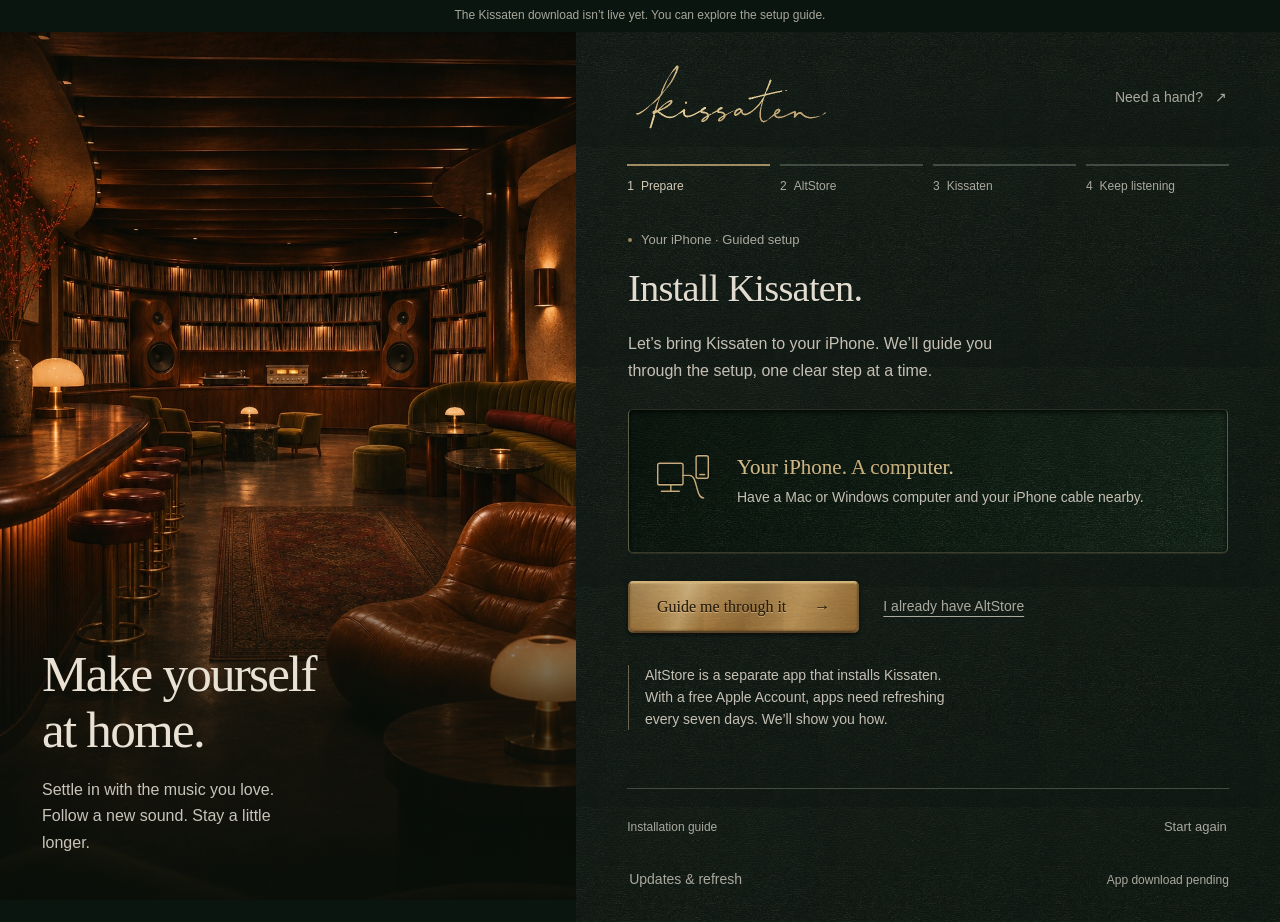
==== index.html @ 3c739e1c "Publish Kissaten branded installation wizard with app downloads disabled" ====
<!doctype html>
<html lang="en">
<head>
  <meta charset="utf-8">
  <meta name="viewport" content="width=device-width, initial-scale=1">
  <meta name="color-scheme" content="dark"><meta name="referrer" content="no-referrer"><meta http-equiv="Content-Security-Policy" content="default-src 'self'; connect-src 'none'; img-src 'self' data:; script-src 'self'; style-src 'self'; base-uri 'none'; form-action 'none'; object-src 'none'">
  <title>Kissaten — Make yourself at home</title>
  <link rel="stylesheet" href="assets/hardware.css">
  <link rel="stylesheet" href="install.css?v=20261103-beginner">
</head>
<body>
  <div class="preview" id="availability" role="status">The Kissaten download isn’t live yet. You can explore the setup guide.</div>
  <main class="installation">
    <aside class="room" aria-label="Kissaten listening room">
      <img class="room-photo" src="assets/listening-room.jpg" alt="Kissaten’s warmly lit listening room after dark, with curved record shelves, walnut speakers, a bar and an empty leather chair." width="941" height="1672" fetchpriority="high">
      <div class="room-copy"><h2>Make yourself<br>at home.</h2><p>Settle in with the music you love. Follow a new sound. Stay a little longer.</p></div>
    </aside>
    <section class="guide" id="guide">
      <header class="guide-header">
        <a class="signature" href="#welcome" aria-label="Kissaten — return to the beginning"><img src="assets/signature-mask.png" alt="Kissaten"></a>
        <button id="help" class="quiet" aria-expanded="false" aria-controls="help-panel">Need a hand? <span aria-hidden="true">↗</span></button>
      </header>
      <nav class="journey" aria-label="Installation stages"><ol id="stages"></ol></nav>
      <div id="content" class="content"></div><noscript>This interactive guide needs JavaScript. You can also use the <a href="https://faq.altstore.io/altstore-classic/how-to-install-altstore-macos">official AltStore Mac instructions</a> or <a href="https://faq.altstore.io/altstore-classic/how-to-install-altstore-windows">Windows instructions</a>.</noscript>
      <section id="help-panel" class="help-panel" hidden aria-labelledby="help-title"><div class="help-heading"><h2 id="help-title">A little help</h2><button id="close-help" class="quiet" aria-label="Close help">Close</button></div><p id="help-copy"></p><a id="help-link" target="_blank" rel="noopener noreferrer">Open the official guide ↗</a><button id="copy-help" class="quiet">Copy a short help message</button><p id="message" role="status" aria-live="polite"></p><p class="small">Your place stays here. Keep passwords, verification codes and recordings out of support messages.</p></section>
      <footer class="guide-footer"><button id="back" class="quiet">← Back</button><span id="position"></span><button id="restart" class="quiet">Start again</button></footer><div class="guide-utilities"><button id="refresh-guide" class="quiet">Updates &amp; refresh</button><span id="release-note"></span></div>
    </section>
  </main>
  <script src="assets/hardware.js"></script>
  <script src="install-config.js"></script><script src="install.js?v=20261103-beginner"></script>
</body>
</html>
---- assets/hardware.css ----
/* Kissaten hardware v1 — approved 29 October 2026. Material authority stays in
   brass-hardware.css / approved-materials.css; never animate the fixed furniture. */
:root,:host{--hardware-travel:1px;--hardware-press:75ms;--hardware-release:150ms;--hardware-focus:#f1d59b}
.hardware-control{transition:box-shadow var(--hardware-release) ease-out,background-color var(--hardware-release) ease-out;-webkit-tap-highlight-color:transparent}
.hardware-control:focus-visible{outline:2px solid var(--hardware-focus);outline-offset:3px}
.hardware-control.hardware-brass{isolation:isolate}
.hardware-control.hardware-brass.hardware-down:active{transform:none!important;filter:none}
.hardware-control>.hardware-surface{position:absolute!important;inset:0;z-index:-1;pointer-events:none;border:inherit;border-radius:inherit;background:inherit;box-shadow:inset 0 1px 1px #ffe2a142,inset 0 -1px 2px #46270d66;transition:transform var(--hardware-release) ease-out,box-shadow var(--hardware-release) ease-out,filter var(--hardware-release) ease-out}
.hardware-control.hardware-brass:before,.hardware-control.hardware-brass:after{z-index:2}
.hardware-control>.hardware-surface{background-blend-mode:inherit}
.hardware-control.hardware-brass.hardware-down{transform:none;box-shadow:0 1px 2px #0009,inset 0 2px 3px #271909a8}
.hardware-control.hardware-brass.hardware-down>.hardware-surface{transform:translateY(var(--hardware-travel));filter:brightness(.88);box-shadow:inset 0 2px 3px #35210dbb,inset 0 -1px #e6c78c44;transition-duration:var(--hardware-press)}
.hardware-control.hardware-down:not(.hardware-brass):not(.record):not(.sleeve):not(.room-choice):not(.listening-shade){box-shadow:inset 0 2px 4px #0009,inset 0 -1px #c5a36b26;background-color:#02080524;transition-duration:var(--hardware-press)}
.hardware-control.hardware-down:is(.record,.sleeve){filter:brightness(.91)}
.hardware-control.hardware-down.room-choice>.brass-plate{box-shadow:inset 0 2px 3px #35210dbb,inset 0 -1px #e6c78c44;filter:brightness(.88)}
.hardware-control:is(:disabled,[aria-disabled="true"]){opacity:1!important;cursor:default;filter:saturate(.72) brightness(.78);text-shadow:0 -1px .5px #0007,0 1px #e9cd9230}
.hardware-control.hardware-brass:is(:disabled,[aria-disabled="true"]){color:#281e10;-webkit-text-fill-color:#281e10;text-shadow:0 -.4px .3px #3d230b8c,0 .7px .3px #ffe0a58c;box-shadow:inset 0 1px 2px #24180a9c,inset 0 -1px #e6c78c38}
.hardware-control.hardware-brass:is(:disabled,[aria-disabled="true"]):active{transform:none!important;box-shadow:inset 0 1px 2px #24180a9c,inset 0 -1px #e6c78c38}
.hardware-control[aria-busy="true"]{cursor:progress}
.hardware-control.hardware-brass[aria-busy="true"]{filter:brightness(.92)}
.hardware-close.hardware-control{display:inline-grid;place-items:center;flex-shrink:0;width:44px;min-width:44px;height:44px;min-height:44px;padding:11px;border:0;background:transparent;color:#d6bb85;text-shadow:none;line-height:1;margin-right:0}
.hardware-close-mark{display:block;width:22px;height:22px;fill:none;stroke:currentColor;stroke-width:1.65;stroke-linecap:round;pointer-events:none;filter:drop-shadow(0 -1px .5px #000) drop-shadow(0 1px .4px #ffe0a82b)}
:is(.listening-sheet,.playlist-picker,.sound-drawer,.account-entry) :is(header,.picker-head)>.hardware-close{margin-left:auto;margin-right:0}
.options-heading>.hardware-close,.drawer-head>.hardware-close{margin-left:auto}
@media(prefers-reduced-motion:reduce){.hardware-control,.hardware-control>.hardware-surface{transition:none!important}.hardware-control.hardware-down>.hardware-surface{transform:none!important}}
@media(prefers-contrast:more){.hardware-control:is(:disabled,[aria-disabled="true"]){filter:saturate(.7) brightness(.9)}.hardware-close{color:#f2d79e}}
@media(forced-colors:active){.hardware-control,.hardware-control>.hardware-surface{background:ButtonFace!important;color:ButtonText!important;-webkit-text-fill-color:ButtonText!important;border-color:ButtonText!important;filter:none!important;text-shadow:none!important;box-shadow:none!important}.hardware-control:is(:disabled,[aria-disabled="true"]){color:GrayText!important;-webkit-text-fill-color:GrayText!important;border-style:dashed}.hardware-control:focus-visible{outline-color:Highlight}.hardware-close-mark{stroke:ButtonText;filter:none}}

/* Header-owned dismissals use the same trailing alignment in every room. */
.dialog-heading>.hardware-close{margin-left:auto}
.account-sheet>.account-dismiss.hardware-close{position:absolute;top:10px;right:10px;margin:0}
.record-options>.options-heading{display:flex;align-items:center;justify-content:space-between;min-height:44px}
---- install.css ----
:root{--field:#0b150f;--green:#10251b;--ink:#d6bc88;--muted:#c4b79e;--brass:#a58c60;--brass-ink:#281e10;--line:#59604c;--paper:#e9e0cd;--paper-ink:#282a22;--focus:#f1d59b;--utility:-apple-system,BlinkMacSystemFont,'Helvetica Neue',sans-serif;--room:Georgia,'Times New Roman',serif;--gap:24px}
*{box-sizing:border-box}body{margin:0;background:var(--field);color:var(--ink);font:16px/1.55 var(--utility)}button,a{-webkit-tap-highlight-color:transparent}button{font:inherit;cursor:pointer}button,a,input{touch-action:manipulation}button:focus-visible,a:focus-visible,input:focus-visible{outline:2px solid var(--focus);outline-offset:5px}a{color:inherit;text-underline-offset:5px}button:disabled{cursor:default}button[hidden],[hidden]{display:none!important}.preview{min-height:32px;padding:6px 28px;display:flex;gap:16px;justify-content:center;font-size:12px;background:var(--field);color:var(--muted)}.installation{display:grid;grid-template-columns:minmax(320px,38%) minmax(0,1fr);min-height:calc(100svh - 32px)}.room{position:relative;overflow:hidden;min-height:760px;background:var(--field)}.room-photo{position:absolute;width:100%;height:100%;object-fit:cover;object-position:center 32%}.room-copy{position:absolute;inset:auto 0 0;padding:100px 48px 45px;background:linear-gradient(transparent,var(--field) 48%)}.room-copy h2{font:400 clamp(36px,4vw,62px)/1.08 var(--room);margin:20px 0;color:var(--paper);letter-spacing:-.025em}.room-copy p:last-child{color:var(--muted);margin-bottom:0}.eyebrow{font-size:12px;letter-spacing:.13em;text-transform:uppercase}.guide{padding:38px clamp(28px,5vw,88px) 20px;background-color:var(--green);background-image:linear-gradient(#10251be8,#10251be8),url('assets/upholstery.webp');background-size:auto,300px;display:flex;flex-direction:column;position:relative;min-width:0}.guide-header{display:flex;justify-content:space-between;gap:24px;align-items:center;min-height:64px}.signature{display:block;position:relative;overflow:hidden;width:180px;height:65px;background:var(--paper);flex:none;box-shadow:0 2px 5px #0005}.signature img{position:absolute;max-width:none;width:326px;left:-1px;top:-34px}.quiet{padding:8px 2px;min-height:44px;border:0;color:var(--ink);background:transparent;font-size:14px}.quiet:hover{text-decoration:underline;text-underline-offset:5px}.quiet span{padding-left:8px}.journey{margin:42px 0 0}.journey ol{margin:0;padding:0;list-style:none;display:grid;grid-template-columns:repeat(4,1fr);gap:10px}.journey li{color:var(--muted);font-size:12px;padding-top:11px;border-top:2px solid var(--line)}.journey li[aria-current="step"]{border-color:var(--ink);color:var(--ink)}.journey li.done{border-color:var(--brass)}.journey li span{display:inline-block;margin-right:7px;font-variant-numeric:tabular-nums}.content{width:100%;max-width:600px;margin:36px auto 38px;flex:1;outline:none}.step-context{display:flex;align-items:center;gap:9px;font-size:13px;color:var(--muted);margin:0 0 16px}.step-context:before{content:'';width:6px;height:6px;border-radius:50%;background:var(--ink)}h1{font:400 clamp(30px,3vw,42px)/1.15 var(--room);letter-spacing:-.02em;margin:0 0 20px;text-wrap:balance;text-shadow:0 -1px .5px #000,0 1px .5px #ead6ae25}p{margin:0 0 20px}.intro{max-width:43ch;color:var(--muted);font-size:16px;line-height:1.7}.actions{margin-top:28px;display:flex;align-items:center;flex-wrap:wrap;gap:12px 24px}.brass{position:relative;border:1px solid #705a35;border-top-color:#d0b379;border-bottom-color:#594326;border-radius:5px;min-height:52px;padding:13px 28px;background-color:var(--brass);background-image:linear-gradient(112deg,#20180e20,#d6bd8538 38%,#20180e22);background-size:auto;color:var(--brass-ink);font:500 16px/1.4 var(--room);text-shadow:0 -.4px .3px #3d230b80,0 .7px .3px #ffe0a580;box-shadow:0 3px 5px #0006,inset 0 1px #e6d09c66}.brass:hover{filter:brightness(1.07)}.brass:active{transform:translateY(1px)}.brass b{font-weight:400;margin-left:24px}.secondary{background:transparent;border:0;min-height:48px;color:var(--ink);padding:10px 0;font-size:14px;text-align:left;text-decoration:underline;text-underline-offset:5px}.small{font-size:13px;color:var(--muted)}.welcome-note{margin-top:32px;padding:0 0 0 16px;border-left:1px solid var(--brass);max-width:43ch;color:var(--muted);font-size:14px}.choices{display:grid;grid-template-columns:1fr 1fr;gap:14px;margin-top:30px}.choice{min-height:96px;text-align:left;border:1px solid var(--line);background:var(--field);color:var(--ink);padding:18px 20px;border-radius:5px}.choice[aria-pressed="true"]{border:2px solid var(--ink);padding:17px 19px}.choice strong{display:block;font:400 22px var(--room);margin-bottom:6px}.choice small{font-size:13px;color:var(--muted)}.choice[aria-pressed="true"] strong:after{content:' ✓';font:16px var(--utility)}.illustration{margin:25px 0 20px;background-color:var(--paper);background-image:none;background-size:1920px 819px;background-position:0 0;padding:24px;border-radius:3px;color:var(--paper-ink);display:grid;grid-template-columns:64px 1fr;gap:20px;align-items:center;min-height:144px;box-shadow:0 2px 3px #0004}.illustration svg{width:60px;height:60px;fill:none;stroke:currentColor;stroke-width:1.5;stroke-linecap:round;stroke-linejoin:round}.illustration p{font:400 21px/1.35 var(--room);margin:0 0 5px}.illustration small{display:block;font:13px/1.6 var(--utility);color:#565647}.instructions{padding:0;margin:24px 0;list-style:none;display:grid;gap:14px}.instructions li{display:grid;grid-template-columns:25px 1fr;align-items:start;color:var(--muted);font-size:15px}.instructions li span{font:italic 20px var(--room);color:var(--ink)}.instructions strong{color:var(--ink);font-weight:500}.external{display:inline-flex;align-items:center;gap:12px;min-height:44px;font-size:14px}.confirmation{font-size:13px;color:var(--muted);margin-top:14px;max-width:48ch}.guide-footer{display:flex;justify-content:space-between;gap:16px;align-items:center;border-top:1px solid var(--line);padding-top:14px;min-height:62px;font-size:12px;color:var(--muted)}.guide-footer .quiet{font-size:13px}.help-panel{background:var(--field);padding:24px;max-width:600px;margin:0 auto 24px;width:100%;border:1px solid var(--line);border-radius:5px}.help-heading{display:flex;justify-content:space-between;align-items:center;gap:15px;margin-bottom:12px}.help-heading h2{font:400 24px var(--room);margin:0}.help-panel p{font-size:14px;color:var(--muted)}.help-panel a{font-size:14px}.help-panel .small{margin:20px 0 0}.review-note{margin-top:24px;font-size:13px;color:var(--muted)}.screen-reader{position:absolute;width:1px;height:1px;clip-path:inset(50%);overflow:hidden}noscript{padding:30px}.complete-mark{font:48px var(--room);margin-bottom:18px;color:var(--ink)}
@media(min-width:1600px){.installation{max-width:1600px;margin:auto}.room{min-height:900px}}
@media(max-width:900px){.installation{grid-template-columns:30% 70%}.guide{padding:28px 28px 16px}.room-copy{padding:70px 24px 36px}.room-copy h2{font-size:36px}.room-copy p{font-size:14px}.guide-header{gap:12px}.signature{width:150px;height:55px}.signature img{width:274px;top:-28px}.journey{margin-top:30px}.journey li span{display:block}.content{margin-top:30px}.illustration{padding:20px;gap:12px;grid-template-columns:52px 1fr}.illustration svg{width:48px;height:48px}}
@media(max-width:600px){.preview{padding:7px 16px;justify-content:space-between;gap:10px;font-size:11px}.preview span{max-width:220px;text-align:right}.installation{display:flex;flex-direction:column;min-height:calc(100svh - 45px)}.room{display:none}.guide{flex:1;min-height:calc(100svh - 45px);padding:22px 24px 14px}.guide-header{min-height:55px}.guide-header>.quiet{font-size:13px}.journey{margin-top:28px}.journey ol{gap:8px}.journey li{font-size:11px}.journey li span{display:none}.content{margin-top:32px;margin-bottom:32px;max-width:460px}.step-context{font-size:12px;margin-bottom:14px}h1{font-size:34px}.intro{font-size:16px}.actions{gap:8px 20px;margin-top:24px}.brass{width:100%;min-height:54px}.actions .secondary{margin:auto}.choices{gap:12px;margin-top:24px}.choice{padding:16px;min-height:90px}.choice[aria-pressed="true"]{padding:15px}.choice strong{font-size:21px}.illustration{margin-top:22px;min-height:130px}.illustration p{font-size:20px}.welcome-note{margin-top:24px}.guide-footer{padding-top:10px}.help-panel{padding:20px}.guide-footer #position{font-size:11px}}
@media(prefers-reduced-motion:reduce){*{scroll-behavior:auto!important;transition:none!important;animation:none!important}.brass:active{transform:none}}
@media(forced-colors:active){.guide,.illustration,.help-panel,.choice,.brass{background:Canvas;color:CanvasText;border:1px solid CanvasText}.journey li{border-color:CanvasText}button,a{forced-color-adjust:auto}}
/* The paper instruction is also the download target: one labelled destination. */
.download-panel{display:block;text-decoration:none;margin:26px 0 24px;color:var(--paper-ink);background:var(--paper);border-radius:3px;overflow:hidden}
.download-panel .illustration{margin:0;box-shadow:none;border-radius:0;min-height:134px}
.download-label{display:flex;justify-content:space-between;padding:14px 24px;background:#d9ccb1;font-size:15px;font-weight:500}
.download-panel:hover .download-label{background:#e4d7bc}
.download-panel:active{transform:translateY(1px)}
.content h1{max-width:20ch}
.illustration small{font-size:14px;line-height:1.65}
.confirmation,.small,.review-note{font-size:14px;line-height:1.65}
.instructions{gap:18px}
.choice{transition:background-color .15s ease,border-color .15s ease}
.choice:hover{background:#1d3426;border-color:var(--ink)}
@media(min-width:901px){.room{position:sticky;top:0;height:100svh;min-height:680px}.guide{padding-top:30px}.journey{margin-top:30px}.content{margin-top:34px}}
@media(max-width:600px){.download-label{padding:14px 20px}.content h1{font-size:32px}.illustration{grid-template-columns:40px 1fr}.illustration svg{width:38px;height:48px}.illustration small{font-size:14px}.choice small{font-size:14px}.guide-header>.quiet{font-size:14px}}
/* Material correction: match the existing Collection/Radio recessed-green family. */
.guide{background-color:#141b15;background-image:linear-gradient(125deg,#14141494,#0d110ea3),url('assets/upholstery.webp');background-size:auto,220px;background-position:center}
.signature{background:transparent;box-shadow:none;isolation:isolate;width:200px;height:72px}
.signature img{width:365px;top:-38px;left:-1px;mix-blend-mode:screen;filter:invert(1) grayscale(1) contrast(3) sepia(1) saturate(.72) brightness(.78)}
.illustration,.download-panel,.download-panel .illustration{background-color:#0b150f;background-image:linear-gradient(130deg,#0207039c,#101b1266),url('assets/upholstery.webp');background-size:auto,220px;color:#c6ac7c;border:1px solid #8e774b;border-top-color:#413622;border-bottom-color:#b098685e;border-radius:5px;box-shadow:inset 0 2px 5px #000b,0 1px #b9a16a22}
.illustration small{color:#b7a787;text-shadow:0 -.45px .3px #02070394,0 .5px .25px #ead6ae1c}
.download-panel .illustration{border:0;box-shadow:none;background:none}
.download-label{background:#02080538;color:#c6ac7c;border-top:1px solid #8e774b55;text-shadow:0 -.5px #020703}
.download-panel:hover .download-label{background:#02080570;color:#e3cd98}
.download-panel:hover{border-bottom-color:#d6bc88}
h1,.illustration p,.choice strong{background-image:url('assets/lettering-grain.svg'),linear-gradient(166deg,#d8c08d,#c3a874 37%,#e3cd98 53%,#c3a874 69%,#b69d70);background-size:100px 100px,100% 100%;background-blend-mode:soft-light,normal;background-clip:text;-webkit-background-clip:text;color:#ceb5800f;-webkit-text-fill-color:#ceb5800f;text-shadow:0 -.55px .35px #020703a3,0 .6px .3px #f1d9a529}
.illustration svg{filter:drop-shadow(0 -.6px .35px #020703) drop-shadow(0 .6px .3px #ead6ae38)}
.choice,.choice[aria-pressed="true"]{background-color:#0b150f;background-image:linear-gradient(130deg,#0207039c,#101b1266),url('assets/upholstery.webp');background-size:auto,220px;box-shadow:inset 0 2px 4px #000b,0 1px #b9a16a22;border-color:#695a3c;border-top-color:#302c20}
.choice:hover{border-color:#b09868;background-color:#0b150f}
.choice[aria-pressed="true"]{border-color:#a58c60;border-top-color:#50442d}
.intro,.instructions li,.confirmation,.small,.review-note{color:#b7a787;text-shadow:0 -.45px .3px #02070394,0 .5px .25px #ead6ae1c}
.quiet,.secondary,.journey li,.step-context{color:#c6ac7c;text-shadow:0 -.5px .3px #020703a3,0 .5px .25px #f1d9a529}
.help-panel{background-color:#0b150f;background-image:linear-gradient(130deg,#0207039c,#101b1266),url('assets/upholstery.webp');background-size:auto,220px;border-color:#695a3c;box-shadow:inset 0 2px 5px #000b,0 1px #b9a16a22}
@media(max-width:900px){.signature{width:175px;height:64px}.signature img{width:318px;top:-33px}}
@media(forced-colors:active){h1,.illustration p,.choice strong{background:none;color:CanvasText;-webkit-text-fill-color:CanvasText;text-shadow:none}.signature{background:Canvas}.signature img{mix-blend-mode:normal;filter:none}.guide,.illustration,.download-panel,.choice,.help-panel{background:Canvas;color:CanvasText;border:1px solid CanvasText}.download-label{color:LinkText;background:Canvas}}
.signature{isolation:auto}
.signature img{filter:invert(1) grayscale(1) contrast(3) sepia(1) saturate(1.4) brightness(.72)}
h1,.illustration p,.choice strong{text-shadow:none;filter:drop-shadow(0 -.55px .35px #020703b3) drop-shadow(0 .6px .3px #f1d9a529)}
.guide{background-image:linear-gradient(125deg,#14141470,#0d110e80),url('assets/upholstery.webp')}
/* Exact selected raster strokes, used as an alpha mask rather than a paper badge. */
.signature img{opacity:0}
.signature:before{content:'';position:absolute;inset:0;background-image:url('assets/lettering-grain.svg'),linear-gradient(166deg,#d8c08d,#c3a874 37%,#e3cd98 53%,#c3a874 69%,#b69d70);background-size:100px 100px,100% 100%;background-blend-mode:soft-light,normal;mask:url('assets/signature-mask.png') center/100% 100% no-repeat;-webkit-mask:url('assets/signature-mask.png') center/100% 100% no-repeat;filter:drop-shadow(0 -.7px .4px #010503) drop-shadow(0 .7px .35px #e3cd9855)}
.guide{background-image:linear-gradient(125deg,#14141494,#0d110ea3),url('assets/upholstery.webp')}
@media(forced-colors:active){.signature img{opacity:1}.signature:before{display:none}}
/* Audit: OS choices are immediate navigation, not toggle selections. */
.choice{position:relative;padding-right:40px}
.choice:after{content:'→';position:absolute;right:18px;top:50%;transform:translateY(-50%);color:var(--ink)}
@supports not ((mask-image:url('assets/signature-mask.png')) or (-webkit-mask-image:url('assets/signature-mask.png'))){.signature img{opacity:1;filter:invert(1) grayscale(1) contrast(3) sepia(1) brightness(.72);mix-blend-mode:screen}.signature:before{display:none}}
@media(prefers-reduced-motion:reduce){.download-panel:active{transform:none}}
@media(forced-colors:active){.intro,.instructions li,.confirmation,.small,.review-note,.quiet,.secondary,.journey li,.step-context,.illustration small{color:CanvasText;text-shadow:none}.illustration svg,h1,.illustration p,.choice strong{filter:none}.download-panel{border:1px solid LinkText}}
.help-panel>a{display:inline-flex;align-items:center;min-height:44px}
.preview-note{font-size:13px;line-height:1.6;color:var(--ink);margin:24px 0 0;padding-left:14px;border-left:2px solid var(--brass)}
/* 3 November: current architectural room reveal replaces the old cabinet. */
.room-photo{object-position:50% 48%}
.room-copy{padding:100px 40px 38px;background:linear-gradient(transparent,#0b150fc9 58%,#0b150fed)}
.room-copy h2{font-size:clamp(34px,3.5vw,54px);margin:16px 0}
.room-copy p:last-child{font-size:15px;line-height:1.65;max-width:27ch}
@media(min-width:901px){.installation{grid-template-columns:minmax(320px,40%) minmax(0,1fr)}}
@media(min-width:601px) and (max-width:900px){.room-copy{padding:80px 22px 30px}.room-copy h2{font-size:32px}.room-copy p:last-child{font-size:14px}.room-photo{object-position:52% center}}
@media(min-width:901px){.room{height:calc(100svh - 32px);min-height:0}}
@media(min-width:901px) and (max-height:760px){.guide{padding-top:22px}.guide-header{min-height:58px}.signature{width:165px;height:60px}.journey{margin-top:20px}.content{margin:24px auto 28px}h1{font-size:34px;margin-bottom:16px}.illustration,.download-panel{margin-top:20px}.illustration{min-height:116px;padding:20px}.actions{margin-top:20px}.room-copy{padding:80px 32px 26px}.room-copy h2{font-size:38px}.welcome-note{margin-top:22px}}
/* Rebalanced welcome: the room invites; metal is reserved for meaningful touches. */
:root{--muted:#c5bfb3;--line:#4a5147;--copy:#c5bfb3;--quiet-ink:#aaa99e}
.guide{padding-inline:clamp(28px,4vw,64px)}
.room-copy{padding:110px 42px 44px;background:linear-gradient(transparent,#080e09b3 48%,#080e09eb)}
.room-copy h2{font-size:clamp(38px,4vw,60px);line-height:1.08;max-width:12ch;color:#e8e1d4;margin:0 0 20px;letter-spacing:-.035em;text-wrap:balance}
.room-copy p:last-child{color:#c8c4b9;font-size:16px;max-width:31ch;line-height:1.65}
h1{background:none;color:#e2dcd0;-webkit-text-fill-color:#e2dcd0;filter:none;text-shadow:0 1px 1px #0005;font-weight:400}
.intro,.instructions li,.confirmation,.small,.review-note,.illustration small,.welcome-note{color:var(--copy);text-shadow:none}
.step-context,.quiet,.secondary,.journey li{color:var(--quiet-ink);text-shadow:none}
.step-context:before{background:#9c895e;width:4px;height:4px}
.journey li{border-color:#414b40}.journey li[aria-current="step"]{color:#d1c8b4;border-color:#a18c62}.journey li.done{border-color:#6b6650}
.illustration,.download-panel,.choice,.help-panel{border-color:#5c5d48;border-top-color:#292f23;border-bottom-color:#80735566}
.download-label{color:#c2b498;border-top-color:#5c5d483d}
.instructions strong{color:#ddd4c0}
.guide-footer{border-top-color:#414b40;color:var(--quiet-ink)}
.preview{color:#a6a69b}
.welcome-note{border-left-color:#6d654d}
@media(min-width:1100px){.installation{grid-template-columns:minmax(320px,45%) minmax(0,1fr)}}
@media(min-width:601px) and (max-width:900px){.room-copy{padding:90px 22px 32px}.room-copy h2{font-size:32px;max-width:9ch}.room-copy p:last-child{font-size:14px;line-height:1.6}}
@media(min-width:901px) and (max-height:760px){.room-copy{padding:85px 32px 30px}.room-copy h2{font-size:42px}.room-copy p:last-child{font-size:15px}}
@media(max-width:600px){.guide{padding-inline:24px}.journey li{color:#b4b1a5}}
@media(forced-colors:active){h1{color:CanvasText;-webkit-text-fill-color:CanvasText;text-shadow:none}.intro,.instructions li,.confirmation,.small,.review-note,.illustration small,.welcome-note,.step-context,.quiet,.secondary,.journey li{color:CanvasText}}
.brass{background-image:linear-gradient(108deg,#30211035,#e7cf9818 17%,#fff0c145 25%,#74562a18 35%,#27190b20 52%,#e6ce9740 73%,#54391930),radial-gradient(ellipse at 18% -45%,#fff6d35e,transparent 72%),url('assets/brass-patina.webp');background-size:100% 100%,100% 100%,80px 72px;background-position:center;background-blend-mode:normal,normal,soft-light;box-shadow:0 2px 4px #0008,inset 0 0 0 1px #f6ce862a,inset 0 1px 1px #ffe2a14b,inset 0 -1px 2px #46270d78;color:#281e10;-webkit-text-fill-color:#281e10}
@media(forced-colors:active){.brass{background:ButtonFace;color:ButtonText;-webkit-text-fill-color:ButtonText;box-shadow:none}}

.guide-utilities{display:flex;justify-content:space-between;align-items:center;gap:16px;padding-top:8px;color:var(--quiet-ink);font-size:12px}.guide-utilities span{max-width:30ch;text-align:right}.brass:disabled{cursor:default;filter:saturate(.35) brightness(.7)}#message{font-size:14px;color:var(--copy);overflow-wrap:anywhere}.preview{font-size:12px;line-height:1.6;text-align:center}.preview[hidden]{display:none!important}@media(max-width:600px){.guide-utilities{flex-wrap:wrap}.guide-utilities span{text-align:left}.preview{display:block;padding:10px 20px}}

.signature img{width:100%;height:100%;left:0;top:0;object-fit:contain}
@media(forced-colors:active){.signature img{opacity:0}.signature:before{display:block;background:CanvasText;filter:none;forced-color-adjust:none}}
@media(min-width:601px) and (max-width:900px){.room-copy h2{font-size:clamp(22px,3.3vw,28px);max-width:none}}
/* Beginner illustrations are diagrams, not interactive replicas of system prompts. */
.setup-visual{margin:24px 0;color:var(--copy)}
.visual-scene{background:#101a15;padding:20px;border-radius:4px;border:1px solid #4a5147}
.setup-visual figcaption{font-size:12px;line-height:1.6;margin-top:9px;color:var(--quiet-ink)}
.finder-strip{display:flex;justify-content:space-between;font-size:13px;color:#d9d3c7;margin-bottom:24px}
.finder-strip>span{color:#b5b5a8}.file-journey{display:flex;align-items:center;justify-content:space-around;gap:14px}.file-journey>div{display:grid;justify-items:center;gap:8px;text-align:center;min-width:0}.file-journey strong{font-size:15px;font-weight:500;overflow-wrap:anywhere}.file-journey small{font-size:12px;line-height:1.5;max-width:17ch}.file-shape{width:46px;height:56px;display:grid;place-items:center;border:1px solid #a6ac9c;border-radius:3px;font-size:11px;color:#d9d3c7}.file-arrow{color:#b5a681;font-size:25px;flex:none}.applications-target{margin-top:24px;padding-top:16px;border-top:1px solid #414b40;font-size:14px;color:#ddd4c0;display:flex;flex-wrap:wrap;gap:8px 20px;justify-content:space-between}.applications-target span{color:var(--copy)}
.mac-menu{display:flex;align-items:center;justify-content:space-between;gap:12px;padding-bottom:15px;border-bottom:1px solid #414b40;font-size:12px}.menu-target{display:flex;gap:10px;align-items:center;white-space:nowrap;color:#ddd4c0}.menu-target img{width:26px;height:26px;object-fit:contain;filter:invert(1)}.example-menu{margin:15px 0 0 auto;max-width:260px;background:#232c25;padding:16px;display:grid;gap:12px;font-size:14px}.example-menu>span:first-child{color:#aaa99e;font-size:12px}.example-menu strong{font-weight:500;display:flex;justify-content:space-between;color:#e2dcd0}.example-device{font-size:12px;color:#c5bfb3}
.device-visual .visual-scene{padding:16px}.device-pair{display:flex;align-items:center;justify-content:space-around;gap:12px}.device-pair>div{display:grid;text-align:center;justify-items:center;color:#aaa99e;font-size:27px;line-height:1.3}.device-pair strong{font:500 13px/1.5 var(--utility);color:#ddd4c0}.device-pair small{font:12px/1.5 var(--utility);max-width:18ch}.device-visual figcaption{font-size:12px}
.phone-transfer{margin:24px 0;padding:20px;background:#101a15;border-left:2px solid #a18c62}.phone-transfer h2{font:400 23px/1.3 var(--room);color:#e2dcd0;margin:0 0 12px}.phone-transfer p{font-size:14px;color:var(--copy)}.phone-transfer .small{font-size:13px}.phone-transfer .secondary{display:block}.phone-transfer p:last-child:empty{display:none}
@media(max-width:600px){.visual-scene{padding:16px}.mac-menu{flex-direction:column;align-items:flex-start}.menu-target{align-self:flex-end}.file-journey{gap:8px}.file-journey strong{font-size:14px}.applications-target{display:grid;gap:6px}.device-pair strong{font-size:12px}.device-pair small{font-size:11px}.phone-transfer{padding:16px}}
@media(forced-colors:active){.visual-scene,.example-menu,.phone-transfer{background:Canvas;color:CanvasText;border-color:CanvasText}.setup-visual *{color:CanvasText!important}.menu-target img{filter:none;background:white}}

.device-pair svg{width:36px;height:36px;fill:none;stroke:currentColor;stroke-width:1.5;stroke-linecap:round;stroke-linejoin:round}
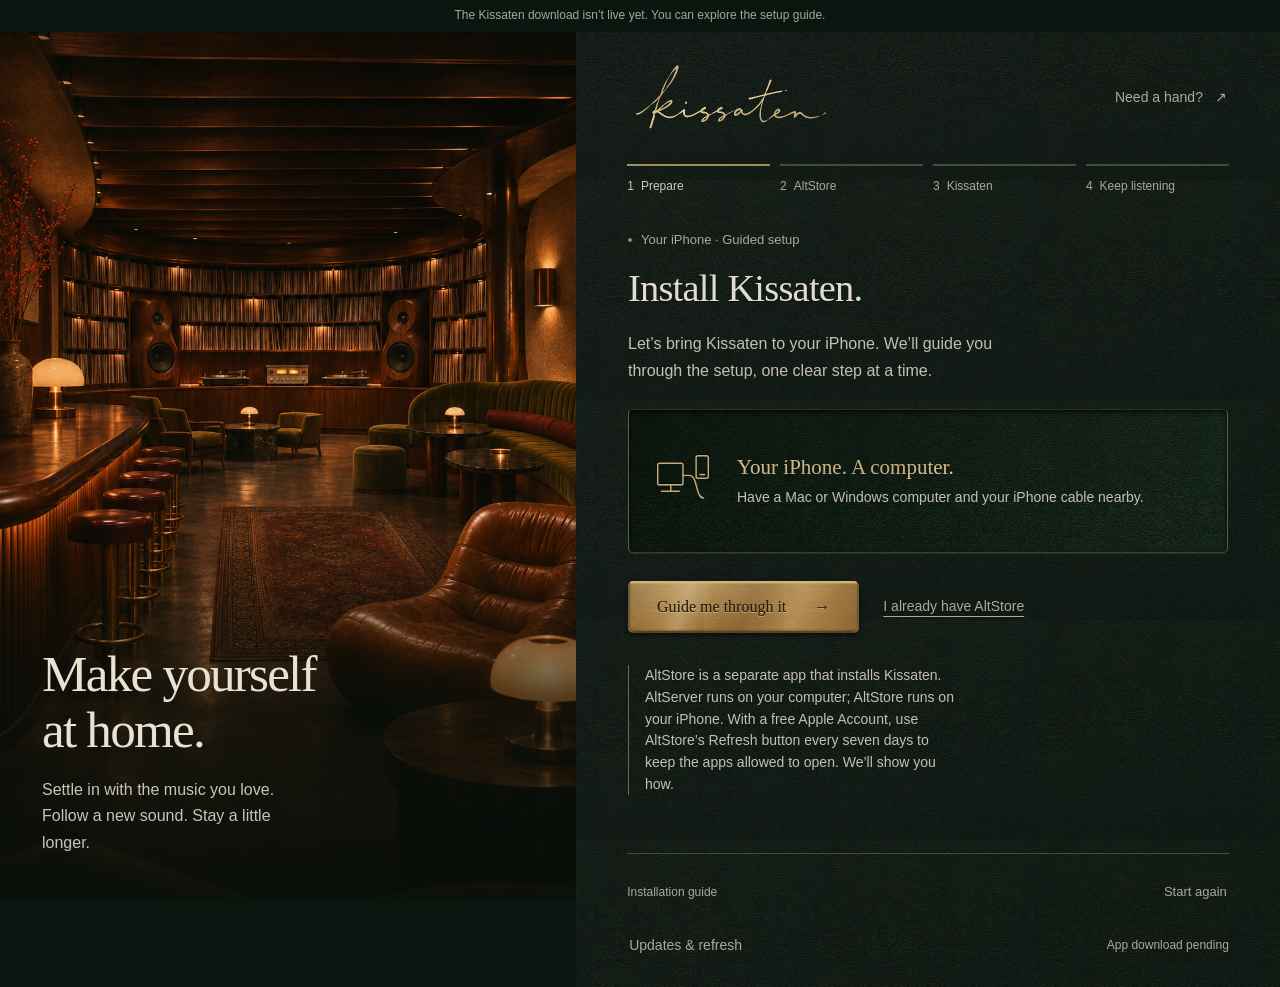
==== commit 895344c6: "Simplify beginner setup, saved progress and phone handoff" ====
--- a/index.html
+++ b/index.html
@@ -27,6 +27,6 @@
     </section>
   </main>
   <script src="assets/hardware.js"></script>
-  <script src="install-config.js"></script><script src="install.js?v=20261103-beginner"></script>
+  <script src="install-config.js"></script><script src="install.js?v=20261105-beginner"></script>
 </body>
 </html>
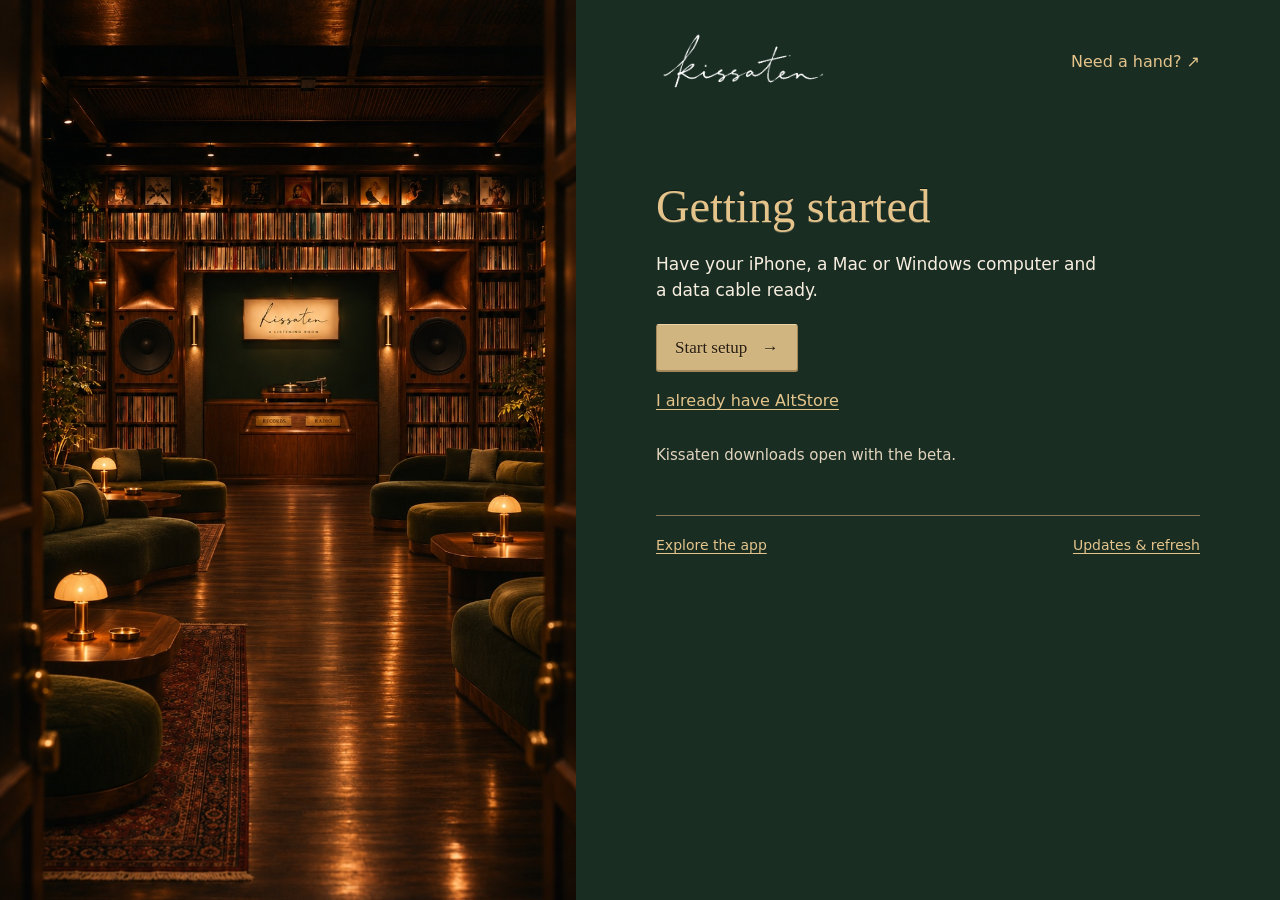
==== commit c322a18b: "Publish the Kissaten entrance and updated setup guide" ====
--- a/index.html
+++ b/index.html
@@ -3,30 +3,26 @@
 <head>
   <meta charset="utf-8">
   <meta name="viewport" content="width=device-width, initial-scale=1">
-  <meta name="color-scheme" content="dark"><meta name="referrer" content="no-referrer"><meta http-equiv="Content-Security-Policy" content="default-src 'self'; connect-src 'none'; img-src 'self' data:; script-src 'self'; style-src 'self'; base-uri 'none'; form-action 'none'; object-src 'none'">
-  <title>Kissaten — Make yourself at home</title>
-  <link rel="stylesheet" href="assets/hardware.css">
-  <link rel="stylesheet" href="install.css?v=20261103-beginner">
+  <meta name="color-scheme" content="light"><meta name="theme-color" content="#192d23"><meta name="referrer" content="no-referrer"><meta http-equiv="Content-Security-Policy" content="default-src 'self'; connect-src 'none'; img-src 'self' data:; script-src 'self'; style-src 'self'; base-uri 'none'; form-action 'none'; object-src 'none'">
+  <title>Kissaten — Setup guide</title>
+  <link rel="stylesheet" href="install.css?v=20261115-sign-in">
 </head>
 <body>
-  <div class="preview" id="availability" role="status">The Kissaten download isn’t live yet. You can explore the setup guide.</div>
   <main class="installation">
     <aside class="room" aria-label="Kissaten listening room">
-      <img class="room-photo" src="assets/listening-room.jpg" alt="Kissaten’s warmly lit listening room after dark, with curved record shelves, walnut speakers, a bar and an empty leather chair." width="941" height="1672" fetchpriority="high">
-      <div class="room-copy"><h2>Make yourself<br>at home.</h2><p>Settle in with the music you love. Follow a new sound. Stay a little longer.</p></div>
+      <img class="room-photo" src="assets/home/lounge.jpg" alt="Kissaten’s listening room, with low lamps, record-lined walls and a turntable between walnut speakers." width="941" height="1672" fetchpriority="high">
     </aside>
     <section class="guide" id="guide">
       <header class="guide-header">
-        <a class="signature" href="#welcome" aria-label="Kissaten — return to the beginning"><img src="assets/signature-mask.png" alt="Kissaten"></a>
+        <a class="signature" href="enter.html" aria-label="Kissaten entrance"><img src="assets/signature-mask.png" alt="Kissaten"></a>
         <button id="help" class="quiet" aria-expanded="false" aria-controls="help-panel">Need a hand? <span aria-hidden="true">↗</span></button>
       </header>
-      <nav class="journey" aria-label="Installation stages"><ol id="stages"></ol></nav>
+      <nav class="journey" aria-label="Installation stages" hidden><ol id="stages"></ol></nav>
       <div id="content" class="content"></div><noscript>This interactive guide needs JavaScript. You can also use the <a href="https://faq.altstore.io/altstore-classic/how-to-install-altstore-macos">official AltStore Mac instructions</a> or <a href="https://faq.altstore.io/altstore-classic/how-to-install-altstore-windows">Windows instructions</a>.</noscript>
-      <section id="help-panel" class="help-panel" hidden aria-labelledby="help-title"><div class="help-heading"><h2 id="help-title">A little help</h2><button id="close-help" class="quiet" aria-label="Close help">Close</button></div><p id="help-copy"></p><a id="help-link" target="_blank" rel="noopener noreferrer">Open the official guide ↗</a><button id="copy-help" class="quiet">Copy a short help message</button><p id="message" role="status" aria-live="polite"></p><p class="small">Your place stays here. Keep passwords, verification codes and recordings out of support messages.</p></section>
-      <footer class="guide-footer"><button id="back" class="quiet">← Back</button><span id="position"></span><button id="restart" class="quiet">Start again</button></footer><div class="guide-utilities"><button id="refresh-guide" class="quiet">Updates &amp; refresh</button><span id="release-note"></span></div>
+      <section id="help-panel" class="help-panel" hidden aria-labelledby="help-title"><div class="help-heading"><h2 id="help-title" tabindex="-1">A little help</h2><button id="close-help" class="quiet" aria-label="Close help">Close</button></div><div id="help-copy"></div><a id="help-link" target="_blank" rel="noopener noreferrer">Open the official guide ↗</a><button id="copy-help" class="quiet">Copy a short help message</button><p id="message" role="status" aria-live="polite"></p><p class="small">Your place stays here. Keep passwords, verification codes and recordings out of support messages.</p></section>
+      <footer class="guide-footer"><button id="back" class="quiet">← Back</button><span id="position"></span><button id="restart" class="quiet">Start again</button></footer><div class="guide-utilities"><a class="quiet" href="homepage.html#walkthrough">Explore the app</a><button id="refresh-guide" class="quiet">Updates &amp; refresh</button><span id="release-note"></span></div>
     </section>
   </main>
-  <script src="assets/hardware.js"></script>
-  <script src="install-config.js"></script><script src="install.js?v=20261105-beginner"></script>
+  <script src="install-config.js"></script><script src="install.js?v=20261115-sign-in"></script>
 </body>
 </html>
--- a/install.css
+++ b/install.css
@@ -1,110 +1,238 @@
-:root{--field:#0b150f;--green:#10251b;--ink:#d6bc88;--muted:#c4b79e;--brass:#a58c60;--brass-ink:#281e10;--line:#59604c;--paper:#e9e0cd;--paper-ink:#282a22;--focus:#f1d59b;--utility:-apple-system,BlinkMacSystemFont,'Helvetica Neue',sans-serif;--room:Georgia,'Times New Roman',serif;--gap:24px}
-*{box-sizing:border-box}body{margin:0;background:var(--field);color:var(--ink);font:16px/1.55 var(--utility)}button,a{-webkit-tap-highlight-color:transparent}button{font:inherit;cursor:pointer}button,a,input{touch-action:manipulation}button:focus-visible,a:focus-visible,input:focus-visible{outline:2px solid var(--focus);outline-offset:5px}a{color:inherit;text-underline-offset:5px}button:disabled{cursor:default}button[hidden],[hidden]{display:none!important}.preview{min-height:32px;padding:6px 28px;display:flex;gap:16px;justify-content:center;font-size:12px;background:var(--field);color:var(--muted)}.installation{display:grid;grid-template-columns:minmax(320px,38%) minmax(0,1fr);min-height:calc(100svh - 32px)}.room{position:relative;overflow:hidden;min-height:760px;background:var(--field)}.room-photo{position:absolute;width:100%;height:100%;object-fit:cover;object-position:center 32%}.room-copy{position:absolute;inset:auto 0 0;padding:100px 48px 45px;background:linear-gradient(transparent,var(--field) 48%)}.room-copy h2{font:400 clamp(36px,4vw,62px)/1.08 var(--room);margin:20px 0;color:var(--paper);letter-spacing:-.025em}.room-copy p:last-child{color:var(--muted);margin-bottom:0}.eyebrow{font-size:12px;letter-spacing:.13em;text-transform:uppercase}.guide{padding:38px clamp(28px,5vw,88px) 20px;background-color:var(--green);background-image:linear-gradient(#10251be8,#10251be8),url('assets/upholstery.webp');background-size:auto,300px;display:flex;flex-direction:column;position:relative;min-width:0}.guide-header{display:flex;justify-content:space-between;gap:24px;align-items:center;min-height:64px}.signature{display:block;position:relative;overflow:hidden;width:180px;height:65px;background:var(--paper);flex:none;box-shadow:0 2px 5px #0005}.signature img{position:absolute;max-width:none;width:326px;left:-1px;top:-34px}.quiet{padding:8px 2px;min-height:44px;border:0;color:var(--ink);background:transparent;font-size:14px}.quiet:hover{text-decoration:underline;text-underline-offset:5px}.quiet span{padding-left:8px}.journey{margin:42px 0 0}.journey ol{margin:0;padding:0;list-style:none;display:grid;grid-template-columns:repeat(4,1fr);gap:10px}.journey li{color:var(--muted);font-size:12px;padding-top:11px;border-top:2px solid var(--line)}.journey li[aria-current="step"]{border-color:var(--ink);color:var(--ink)}.journey li.done{border-color:var(--brass)}.journey li span{display:inline-block;margin-right:7px;font-variant-numeric:tabular-nums}.content{width:100%;max-width:600px;margin:36px auto 38px;flex:1;outline:none}.step-context{display:flex;align-items:center;gap:9px;font-size:13px;color:var(--muted);margin:0 0 16px}.step-context:before{content:'';width:6px;height:6px;border-radius:50%;background:var(--ink)}h1{font:400 clamp(30px,3vw,42px)/1.15 var(--room);letter-spacing:-.02em;margin:0 0 20px;text-wrap:balance;text-shadow:0 -1px .5px #000,0 1px .5px #ead6ae25}p{margin:0 0 20px}.intro{max-width:43ch;color:var(--muted);font-size:16px;line-height:1.7}.actions{margin-top:28px;display:flex;align-items:center;flex-wrap:wrap;gap:12px 24px}.brass{position:relative;border:1px solid #705a35;border-top-color:#d0b379;border-bottom-color:#594326;border-radius:5px;min-height:52px;padding:13px 28px;background-color:var(--brass);background-image:linear-gradient(112deg,#20180e20,#d6bd8538 38%,#20180e22);background-size:auto;color:var(--brass-ink);font:500 16px/1.4 var(--room);text-shadow:0 -.4px .3px #3d230b80,0 .7px .3px #ffe0a580;box-shadow:0 3px 5px #0006,inset 0 1px #e6d09c66}.brass:hover{filter:brightness(1.07)}.brass:active{transform:translateY(1px)}.brass b{font-weight:400;margin-left:24px}.secondary{background:transparent;border:0;min-height:48px;color:var(--ink);padding:10px 0;font-size:14px;text-align:left;text-decoration:underline;text-underline-offset:5px}.small{font-size:13px;color:var(--muted)}.welcome-note{margin-top:32px;padding:0 0 0 16px;border-left:1px solid var(--brass);max-width:43ch;color:var(--muted);font-size:14px}.choices{display:grid;grid-template-columns:1fr 1fr;gap:14px;margin-top:30px}.choice{min-height:96px;text-align:left;border:1px solid var(--line);background:var(--field);color:var(--ink);padding:18px 20px;border-radius:5px}.choice[aria-pressed="true"]{border:2px solid var(--ink);padding:17px 19px}.choice strong{display:block;font:400 22px var(--room);margin-bottom:6px}.choice small{font-size:13px;color:var(--muted)}.choice[aria-pressed="true"] strong:after{content:' ✓';font:16px var(--utility)}.illustration{margin:25px 0 20px;background-color:var(--paper);background-image:none;background-size:1920px 819px;background-position:0 0;padding:24px;border-radius:3px;color:var(--paper-ink);display:grid;grid-template-columns:64px 1fr;gap:20px;align-items:center;min-height:144px;box-shadow:0 2px 3px #0004}.illustration svg{width:60px;height:60px;fill:none;stroke:currentColor;stroke-width:1.5;stroke-linecap:round;stroke-linejoin:round}.illustration p{font:400 21px/1.35 var(--room);margin:0 0 5px}.illustration small{display:block;font:13px/1.6 var(--utility);color:#565647}.instructions{padding:0;margin:24px 0;list-style:none;display:grid;gap:14px}.instructions li{display:grid;grid-template-columns:25px 1fr;align-items:start;color:var(--muted);font-size:15px}.instructions li span{font:italic 20px var(--room);color:var(--ink)}.instructions strong{color:var(--ink);font-weight:500}.external{display:inline-flex;align-items:center;gap:12px;min-height:44px;font-size:14px}.confirmation{font-size:13px;color:var(--muted);margin-top:14px;max-width:48ch}.guide-footer{display:flex;justify-content:space-between;gap:16px;align-items:center;border-top:1px solid var(--line);padding-top:14px;min-height:62px;font-size:12px;color:var(--muted)}.guide-footer .quiet{font-size:13px}.help-panel{background:var(--field);padding:24px;max-width:600px;margin:0 auto 24px;width:100%;border:1px solid var(--line);border-radius:5px}.help-heading{display:flex;justify-content:space-between;align-items:center;gap:15px;margin-bottom:12px}.help-heading h2{font:400 24px var(--room);margin:0}.help-panel p{font-size:14px;color:var(--muted)}.help-panel a{font-size:14px}.help-panel .small{margin:20px 0 0}.review-note{margin-top:24px;font-size:13px;color:var(--muted)}.screen-reader{position:absolute;width:1px;height:1px;clip-path:inset(50%);overflow:hidden}noscript{padding:30px}.complete-mark{font:48px var(--room);margin-bottom:18px;color:var(--ink)}
-@media(min-width:1600px){.installation{max-width:1600px;margin:auto}.room{min-height:900px}}
-@media(max-width:900px){.installation{grid-template-columns:30% 70%}.guide{padding:28px 28px 16px}.room-copy{padding:70px 24px 36px}.room-copy h2{font-size:36px}.room-copy p{font-size:14px}.guide-header{gap:12px}.signature{width:150px;height:55px}.signature img{width:274px;top:-28px}.journey{margin-top:30px}.journey li span{display:block}.content{margin-top:30px}.illustration{padding:20px;gap:12px;grid-template-columns:52px 1fr}.illustration svg{width:48px;height:48px}}
-@media(max-width:600px){.preview{padding:7px 16px;justify-content:space-between;gap:10px;font-size:11px}.preview span{max-width:220px;text-align:right}.installation{display:flex;flex-direction:column;min-height:calc(100svh - 45px)}.room{display:none}.guide{flex:1;min-height:calc(100svh - 45px);padding:22px 24px 14px}.guide-header{min-height:55px}.guide-header>.quiet{font-size:13px}.journey{margin-top:28px}.journey ol{gap:8px}.journey li{font-size:11px}.journey li span{display:none}.content{margin-top:32px;margin-bottom:32px;max-width:460px}.step-context{font-size:12px;margin-bottom:14px}h1{font-size:34px}.intro{font-size:16px}.actions{gap:8px 20px;margin-top:24px}.brass{width:100%;min-height:54px}.actions .secondary{margin:auto}.choices{gap:12px;margin-top:24px}.choice{padding:16px;min-height:90px}.choice[aria-pressed="true"]{padding:15px}.choice strong{font-size:21px}.illustration{margin-top:22px;min-height:130px}.illustration p{font-size:20px}.welcome-note{margin-top:24px}.guide-footer{padding-top:10px}.help-panel{padding:20px}.guide-footer #position{font-size:11px}}
-@media(prefers-reduced-motion:reduce){*{scroll-behavior:auto!important;transition:none!important;animation:none!important}.brass:active{transform:none}}
-@media(forced-colors:active){.guide,.illustration,.help-panel,.choice,.brass{background:Canvas;color:CanvasText;border:1px solid CanvasText}.journey li{border-color:CanvasText}button,a{forced-color-adjust:auto}}
-/* The paper instruction is also the download target: one labelled destination. */
-.download-panel{display:block;text-decoration:none;margin:26px 0 24px;color:var(--paper-ink);background:var(--paper);border-radius:3px;overflow:hidden}
-.download-panel .illustration{margin:0;box-shadow:none;border-radius:0;min-height:134px}
-.download-label{display:flex;justify-content:space-between;padding:14px 24px;background:#d9ccb1;font-size:15px;font-weight:500}
-.download-panel:hover .download-label{background:#e4d7bc}
-.download-panel:active{transform:translateY(1px)}
-.content h1{max-width:20ch}
-.illustration small{font-size:14px;line-height:1.65}
-.confirmation,.small,.review-note{font-size:14px;line-height:1.65}
-.instructions{gap:18px}
-.choice{transition:background-color .15s ease,border-color .15s ease}
-.choice:hover{background:#1d3426;border-color:var(--ink)}
-@media(min-width:901px){.room{position:sticky;top:0;height:100svh;min-height:680px}.guide{padding-top:30px}.journey{margin-top:30px}.content{margin-top:34px}}
-@media(max-width:600px){.download-label{padding:14px 20px}.content h1{font-size:32px}.illustration{grid-template-columns:40px 1fr}.illustration svg{width:38px;height:48px}.illustration small{font-size:14px}.choice small{font-size:14px}.guide-header>.quiet{font-size:14px}}
-/* Material correction: match the existing Collection/Radio recessed-green family. */
-.guide{background-color:#141b15;background-image:linear-gradient(125deg,#14141494,#0d110ea3),url('assets/upholstery.webp');background-size:auto,220px;background-position:center}
-.signature{background:transparent;box-shadow:none;isolation:isolate;width:200px;height:72px}
-.signature img{width:365px;top:-38px;left:-1px;mix-blend-mode:screen;filter:invert(1) grayscale(1) contrast(3) sepia(1) saturate(.72) brightness(.78)}
-.illustration,.download-panel,.download-panel .illustration{background-color:#0b150f;background-image:linear-gradient(130deg,#0207039c,#101b1266),url('assets/upholstery.webp');background-size:auto,220px;color:#c6ac7c;border:1px solid #8e774b;border-top-color:#413622;border-bottom-color:#b098685e;border-radius:5px;box-shadow:inset 0 2px 5px #000b,0 1px #b9a16a22}
-.illustration small{color:#b7a787;text-shadow:0 -.45px .3px #02070394,0 .5px .25px #ead6ae1c}
-.download-panel .illustration{border:0;box-shadow:none;background:none}
-.download-label{background:#02080538;color:#c6ac7c;border-top:1px solid #8e774b55;text-shadow:0 -.5px #020703}
-.download-panel:hover .download-label{background:#02080570;color:#e3cd98}
-.download-panel:hover{border-bottom-color:#d6bc88}
-h1,.illustration p,.choice strong{background-image:url('assets/lettering-grain.svg'),linear-gradient(166deg,#d8c08d,#c3a874 37%,#e3cd98 53%,#c3a874 69%,#b69d70);background-size:100px 100px,100% 100%;background-blend-mode:soft-light,normal;background-clip:text;-webkit-background-clip:text;color:#ceb5800f;-webkit-text-fill-color:#ceb5800f;text-shadow:0 -.55px .35px #020703a3,0 .6px .3px #f1d9a529}
-.illustration svg{filter:drop-shadow(0 -.6px .35px #020703) drop-shadow(0 .6px .3px #ead6ae38)}
-.choice,.choice[aria-pressed="true"]{background-color:#0b150f;background-image:linear-gradient(130deg,#0207039c,#101b1266),url('assets/upholstery.webp');background-size:auto,220px;box-shadow:inset 0 2px 4px #000b,0 1px #b9a16a22;border-color:#695a3c;border-top-color:#302c20}
-.choice:hover{border-color:#b09868;background-color:#0b150f}
-.choice[aria-pressed="true"]{border-color:#a58c60;border-top-color:#50442d}
-.intro,.instructions li,.confirmation,.small,.review-note{color:#b7a787;text-shadow:0 -.45px .3px #02070394,0 .5px .25px #ead6ae1c}
-.quiet,.secondary,.journey li,.step-context{color:#c6ac7c;text-shadow:0 -.5px .3px #020703a3,0 .5px .25px #f1d9a529}
-.help-panel{background-color:#0b150f;background-image:linear-gradient(130deg,#0207039c,#101b1266),url('assets/upholstery.webp');background-size:auto,220px;border-color:#695a3c;box-shadow:inset 0 2px 5px #000b,0 1px #b9a16a22}
-@media(max-width:900px){.signature{width:175px;height:64px}.signature img{width:318px;top:-33px}}
-@media(forced-colors:active){h1,.illustration p,.choice strong{background:none;color:CanvasText;-webkit-text-fill-color:CanvasText;text-shadow:none}.signature{background:Canvas}.signature img{mix-blend-mode:normal;filter:none}.guide,.illustration,.download-panel,.choice,.help-panel{background:Canvas;color:CanvasText;border:1px solid CanvasText}.download-label{color:LinkText;background:Canvas}}
-.signature{isolation:auto}
-.signature img{filter:invert(1) grayscale(1) contrast(3) sepia(1) saturate(1.4) brightness(.72)}
-h1,.illustration p,.choice strong{text-shadow:none;filter:drop-shadow(0 -.55px .35px #020703b3) drop-shadow(0 .6px .3px #f1d9a529)}
-.guide{background-image:linear-gradient(125deg,#14141470,#0d110e80),url('assets/upholstery.webp')}
-/* Exact selected raster strokes, used as an alpha mask rather than a paper badge. */
-.signature img{opacity:0}
-.signature:before{content:'';position:absolute;inset:0;background-image:url('assets/lettering-grain.svg'),linear-gradient(166deg,#d8c08d,#c3a874 37%,#e3cd98 53%,#c3a874 69%,#b69d70);background-size:100px 100px,100% 100%;background-blend-mode:soft-light,normal;mask:url('assets/signature-mask.png') center/100% 100% no-repeat;-webkit-mask:url('assets/signature-mask.png') center/100% 100% no-repeat;filter:drop-shadow(0 -.7px .4px #010503) drop-shadow(0 .7px .35px #e3cd9855)}
-.guide{background-image:linear-gradient(125deg,#14141494,#0d110ea3),url('assets/upholstery.webp')}
-@media(forced-colors:active){.signature img{opacity:1}.signature:before{display:none}}
-/* Audit: OS choices are immediate navigation, not toggle selections. */
-.choice{position:relative;padding-right:40px}
-.choice:after{content:'→';position:absolute;right:18px;top:50%;transform:translateY(-50%);color:var(--ink)}
-@supports not ((mask-image:url('assets/signature-mask.png')) or (-webkit-mask-image:url('assets/signature-mask.png'))){.signature img{opacity:1;filter:invert(1) grayscale(1) contrast(3) sepia(1) brightness(.72);mix-blend-mode:screen}.signature:before{display:none}}
-@media(prefers-reduced-motion:reduce){.download-panel:active{transform:none}}
-@media(forced-colors:active){.intro,.instructions li,.confirmation,.small,.review-note,.quiet,.secondary,.journey li,.step-context,.illustration small{color:CanvasText;text-shadow:none}.illustration svg,h1,.illustration p,.choice strong{filter:none}.download-panel{border:1px solid LinkText}}
-.help-panel>a{display:inline-flex;align-items:center;min-height:44px}
-.preview-note{font-size:13px;line-height:1.6;color:var(--ink);margin:24px 0 0;padding-left:14px;border-left:2px solid var(--brass)}
-/* 3 November: current architectural room reveal replaces the old cabinet. */
-.room-photo{object-position:50% 48%}
-.room-copy{padding:100px 40px 38px;background:linear-gradient(transparent,#0b150fc9 58%,#0b150fed)}
-.room-copy h2{font-size:clamp(34px,3.5vw,54px);margin:16px 0}
-.room-copy p:last-child{font-size:15px;line-height:1.65;max-width:27ch}
-@media(min-width:901px){.installation{grid-template-columns:minmax(320px,40%) minmax(0,1fr)}}
-@media(min-width:601px) and (max-width:900px){.room-copy{padding:80px 22px 30px}.room-copy h2{font-size:32px}.room-copy p:last-child{font-size:14px}.room-photo{object-position:52% center}}
-@media(min-width:901px){.room{height:calc(100svh - 32px);min-height:0}}
-@media(min-width:901px) and (max-height:760px){.guide{padding-top:22px}.guide-header{min-height:58px}.signature{width:165px;height:60px}.journey{margin-top:20px}.content{margin:24px auto 28px}h1{font-size:34px;margin-bottom:16px}.illustration,.download-panel{margin-top:20px}.illustration{min-height:116px;padding:20px}.actions{margin-top:20px}.room-copy{padding:80px 32px 26px}.room-copy h2{font-size:38px}.welcome-note{margin-top:22px}}
-/* Rebalanced welcome: the room invites; metal is reserved for meaningful touches. */
-:root{--muted:#c5bfb3;--line:#4a5147;--copy:#c5bfb3;--quiet-ink:#aaa99e}
-.guide{padding-inline:clamp(28px,4vw,64px)}
-.room-copy{padding:110px 42px 44px;background:linear-gradient(transparent,#080e09b3 48%,#080e09eb)}
-.room-copy h2{font-size:clamp(38px,4vw,60px);line-height:1.08;max-width:12ch;color:#e8e1d4;margin:0 0 20px;letter-spacing:-.035em;text-wrap:balance}
-.room-copy p:last-child{color:#c8c4b9;font-size:16px;max-width:31ch;line-height:1.65}
-h1{background:none;color:#e2dcd0;-webkit-text-fill-color:#e2dcd0;filter:none;text-shadow:0 1px 1px #0005;font-weight:400}
-.intro,.instructions li,.confirmation,.small,.review-note,.illustration small,.welcome-note{color:var(--copy);text-shadow:none}
-.step-context,.quiet,.secondary,.journey li{color:var(--quiet-ink);text-shadow:none}
-.step-context:before{background:#9c895e;width:4px;height:4px}
-.journey li{border-color:#414b40}.journey li[aria-current="step"]{color:#d1c8b4;border-color:#a18c62}.journey li.done{border-color:#6b6650}
-.illustration,.download-panel,.choice,.help-panel{border-color:#5c5d48;border-top-color:#292f23;border-bottom-color:#80735566}
-.download-label{color:#c2b498;border-top-color:#5c5d483d}
-.instructions strong{color:#ddd4c0}
-.guide-footer{border-top-color:#414b40;color:var(--quiet-ink)}
-.preview{color:#a6a69b}
-.welcome-note{border-left-color:#6d654d}
-@media(min-width:1100px){.installation{grid-template-columns:minmax(320px,45%) minmax(0,1fr)}}
-@media(min-width:601px) and (max-width:900px){.room-copy{padding:90px 22px 32px}.room-copy h2{font-size:32px;max-width:9ch}.room-copy p:last-child{font-size:14px;line-height:1.6}}
-@media(min-width:901px) and (max-height:760px){.room-copy{padding:85px 32px 30px}.room-copy h2{font-size:42px}.room-copy p:last-child{font-size:15px}}
-@media(max-width:600px){.guide{padding-inline:24px}.journey li{color:#b4b1a5}}
-@media(forced-colors:active){h1{color:CanvasText;-webkit-text-fill-color:CanvasText;text-shadow:none}.intro,.instructions li,.confirmation,.small,.review-note,.illustration small,.welcome-note,.step-context,.quiet,.secondary,.journey li{color:CanvasText}}
-.brass{background-image:linear-gradient(108deg,#30211035,#e7cf9818 17%,#fff0c145 25%,#74562a18 35%,#27190b20 52%,#e6ce9740 73%,#54391930),radial-gradient(ellipse at 18% -45%,#fff6d35e,transparent 72%),url('assets/brass-patina.webp');background-size:100% 100%,100% 100%,80px 72px;background-position:center;background-blend-mode:normal,normal,soft-light;box-shadow:0 2px 4px #0008,inset 0 0 0 1px #f6ce862a,inset 0 1px 1px #ffe2a14b,inset 0 -1px 2px #46270d78;color:#281e10;-webkit-text-fill-color:#281e10}
-@media(forced-colors:active){.brass{background:ButtonFace;color:ButtonText;-webkit-text-fill-color:ButtonText;box-shadow:none}}
-
-.guide-utilities{display:flex;justify-content:space-between;align-items:center;gap:16px;padding-top:8px;color:var(--quiet-ink);font-size:12px}.guide-utilities span{max-width:30ch;text-align:right}.brass:disabled{cursor:default;filter:saturate(.35) brightness(.7)}#message{font-size:14px;color:var(--copy);overflow-wrap:anywhere}.preview{font-size:12px;line-height:1.6;text-align:center}.preview[hidden]{display:none!important}@media(max-width:600px){.guide-utilities{flex-wrap:wrap}.guide-utilities span{text-align:left}.preview{display:block;padding:10px 20px}}
-
-.signature img{width:100%;height:100%;left:0;top:0;object-fit:contain}
-@media(forced-colors:active){.signature img{opacity:0}.signature:before{display:block;background:CanvasText;filter:none;forced-color-adjust:none}}
-@media(min-width:601px) and (max-width:900px){.room-copy h2{font-size:clamp(22px,3.3vw,28px);max-width:none}}
-/* Beginner illustrations are diagrams, not interactive replicas of system prompts. */
-.setup-visual{margin:24px 0;color:var(--copy)}
-.visual-scene{background:#101a15;padding:20px;border-radius:4px;border:1px solid #4a5147}
-.setup-visual figcaption{font-size:12px;line-height:1.6;margin-top:9px;color:var(--quiet-ink)}
-.finder-strip{display:flex;justify-content:space-between;font-size:13px;color:#d9d3c7;margin-bottom:24px}
-.finder-strip>span{color:#b5b5a8}.file-journey{display:flex;align-items:center;justify-content:space-around;gap:14px}.file-journey>div{display:grid;justify-items:center;gap:8px;text-align:center;min-width:0}.file-journey strong{font-size:15px;font-weight:500;overflow-wrap:anywhere}.file-journey small{font-size:12px;line-height:1.5;max-width:17ch}.file-shape{width:46px;height:56px;display:grid;place-items:center;border:1px solid #a6ac9c;border-radius:3px;font-size:11px;color:#d9d3c7}.file-arrow{color:#b5a681;font-size:25px;flex:none}.applications-target{margin-top:24px;padding-top:16px;border-top:1px solid #414b40;font-size:14px;color:#ddd4c0;display:flex;flex-wrap:wrap;gap:8px 20px;justify-content:space-between}.applications-target span{color:var(--copy)}
-.mac-menu{display:flex;align-items:center;justify-content:space-between;gap:12px;padding-bottom:15px;border-bottom:1px solid #414b40;font-size:12px}.menu-target{display:flex;gap:10px;align-items:center;white-space:nowrap;color:#ddd4c0}.menu-target img{width:26px;height:26px;object-fit:contain;filter:invert(1)}.example-menu{margin:15px 0 0 auto;max-width:260px;background:#232c25;padding:16px;display:grid;gap:12px;font-size:14px}.example-menu>span:first-child{color:#aaa99e;font-size:12px}.example-menu strong{font-weight:500;display:flex;justify-content:space-between;color:#e2dcd0}.example-device{font-size:12px;color:#c5bfb3}
-.device-visual .visual-scene{padding:16px}.device-pair{display:flex;align-items:center;justify-content:space-around;gap:12px}.device-pair>div{display:grid;text-align:center;justify-items:center;color:#aaa99e;font-size:27px;line-height:1.3}.device-pair strong{font:500 13px/1.5 var(--utility);color:#ddd4c0}.device-pair small{font:12px/1.5 var(--utility);max-width:18ch}.device-visual figcaption{font-size:12px}
-.phone-transfer{margin:24px 0;padding:20px;background:#101a15;border-left:2px solid #a18c62}.phone-transfer h2{font:400 23px/1.3 var(--room);color:#e2dcd0;margin:0 0 12px}.phone-transfer p{font-size:14px;color:var(--copy)}.phone-transfer .small{font-size:13px}.phone-transfer .secondary{display:block}.phone-transfer p:last-child:empty{display:none}
-@media(max-width:600px){.visual-scene{padding:16px}.mac-menu{flex-direction:column;align-items:flex-start}.menu-target{align-self:flex-end}.file-journey{gap:8px}.file-journey strong{font-size:14px}.applications-target{display:grid;gap:6px}.device-pair strong{font-size:12px}.device-pair small{font-size:11px}.phone-transfer{padding:16px}}
-@media(forced-colors:active){.visual-scene,.example-menu,.phone-transfer{background:Canvas;color:CanvasText;border-color:CanvasText}.setup-visual *{color:CanvasText!important}.menu-target img{filter:none;background:white}}
-
-.device-pair svg{width:36px;height:36px;fill:none;stroke:currentColor;stroke-width:1.5;stroke-linecap:round;stroke-linejoin:round}
+:root {
+  color-scheme: light;
+  --field: #192d23;
+  --panel: #20372b;
+  --copy: #f7eee0;
+  --quiet: #e1d4bd;
+  --gold: #e4c48b;
+  --brass: #d0b580;
+  --brass-ink: #281d12;
+  --line: #88775a;
+  font: 100%/1.55 system-ui, sans-serif;
+  color: var(--copy);
+  background: var(--field);
+}
+
+* { box-sizing: border-box; }
+body { margin: 0; background: var(--field); color: var(--copy); }
+[hidden] { display: none !important; }
+
+.installation { min-height: 100svh; }
+.room { display: none; }
+.guide { max-width: 42rem; margin-inline: auto; padding: 24px; }
+.guide-header, .guide-utilities, .guide-footer {
+  display: flex;
+  align-items: center;
+  justify-content: space-between;
+  flex-wrap: wrap;
+  gap: 8px 16px;
+}
+.signature {
+  display: inline-flex;
+  align-items: center;
+  min-height: 48px;
+  width: clamp(8.25rem, 38vw, 10.5rem);
+}
+.signature img { display: block; width: 100%; height: auto; }
+a { color: var(--gold); text-underline-offset: .2em; }
+button { font: inherit; cursor: pointer; }
+button, summary { min-height: 44px; }
+button {
+  padding: 8px 12px;
+  border: 1px solid var(--line);
+  border-radius: 3px;
+  background: var(--panel);
+  color: var(--copy);
+}
+button:disabled { color: var(--quiet); background: var(--field); cursor: default; }
+:where(button, a, summary):focus-visible { outline: 2px solid var(--gold); outline-offset: 4px; }
+
+h1, h2, h3 {
+  margin: 0;
+  font: 400 1.5rem/1.2 Georgia, "Times New Roman", serif;
+  color: var(--gold);
+}
+h1 { font-size: clamp(2rem, 7vw, 2.9rem); line-height: 1.08; }
+.content h1[tabindex="-1"]:focus { outline: none; }
+h1 .impressed-ink { text-shadow: 0 -.55px #0e1b14, 0 .65px #f6ddae40; }
+p { margin: 0; }
+.content { margin-block: 2.25rem; }
+.content > * + * { margin-top: 1rem; }
+.content > h1 + .intro { margin-top: 1.15rem; }
+.intro { max-width: 42ch; color: var(--copy); font-size: 1.0625rem; }
+.step-context, .confirmation, .small, .preview-note, .review-note, figcaption {
+  color: var(--quiet);
+}
+.step-context { font-size: .875rem; }
+.guide:is([data-step="0"], [data-step="1"], [data-step="9"]) .step-context { display: none; }
+.confirmation, .small, .review-note, figcaption { font-size: .9375rem; }
+
+.actions, .choices { display: grid; gap: 8px; margin-block: 1.25rem; }
+.actions .brass {
+  display: inline-flex;
+  align-items: center;
+  justify-content: center;
+  gap: .85em;
+  min-height: 48px;
+  padding: 10px 18px;
+  font: 400 1.0625rem/1.25 Georgia, "Times New Roman", serif;
+  text-decoration: none;
+}
+.actions .brass:not(:disabled) {
+  background: var(--brass);
+  border: 1px solid #a38758;
+  border-top-color: #edd5a7;
+  border-radius: 3px;
+  color: var(--brass-ink);
+  text-shadow: 0 1px #f2d7a680;
+  box-shadow: inset 0 -1px #a38758;
+}
+.actions .brass:not(:disabled):active { background: #b99c67; }
+.actions .brass:disabled { background: transparent; }
+.actions .brass b { font-weight: 400; }
+.quiet, .secondary {
+  min-height: 44px;
+  padding: 6px 0;
+  border: 0;
+  background: transparent;
+  color: var(--gold);
+  text-decoration: underline;
+  text-underline-offset: .2em;
+}
+.guide-header .quiet { text-decoration: none; }
+.guide-utilities a { display: inline-flex; align-items: center; }
+
+.journey { margin-top: 1.25rem; }
+.journey ol {
+  display: grid;
+  grid-template-columns: repeat(4, minmax(0, 1fr));
+  gap: 8px;
+  margin: 0;
+  padding: 0;
+  list-style: none;
+}
+.journey li { padding-top: 6px; border-top: 1px solid var(--line); color: var(--quiet); font-size: .8125rem; }
+.journey li[aria-current="step"] { border-top: 2px solid var(--gold); color: var(--copy); }
+.journey li span { display: none; }
+.choices { gap: 0; border-block: 1px solid var(--line); }
+.choice {
+  display: flex;
+  justify-content: space-between;
+  align-items: center;
+  gap: 12px;
+  min-height: 54px;
+  padding: 10px 14px;
+  border: 0;
+  border-radius: 0;
+  text-align: start;
+}
+.choice + .choice { border-top: 1px solid var(--line); }
+.choice:active { background: #2c4536; }
+.choice-arrow { color: var(--gold); }
+
+.instructions { padding-inline-start: 1.4em; }
+.instructions li { margin-bottom: .65rem; }
+.instructions li > span { display: none; }
+.illustration, .visual-scene, .phone-transfer, .download-panel, .help-panel {
+  padding: 16px;
+  border: 1px solid var(--line);
+  border-radius: 3px;
+  background: var(--panel);
+}
+.illustration {
+  display: grid;
+  grid-template-columns: 36px minmax(0, 1fr);
+  gap: 12px;
+  color: var(--copy);
+}
+.illustration svg, .device-pair svg {
+  width: 32px;
+  height: 32px;
+  fill: none;
+  stroke: var(--gold);
+  stroke-width: 1.5;
+  stroke-linecap: round;
+  stroke-linejoin: round;
+}
+.illustration small { display: block; color: var(--quiet); font-size: .875rem; }
+.download-panel { display: block; text-decoration: none; }
+.download-panel .illustration { padding: 0; border: 0; background: transparent; }
+.download-label {
+  display: block;
+  margin-top: 12px;
+  padding-top: 8px;
+  border-top: 1px solid var(--line);
+  text-decoration: underline;
+}
+figure { margin-inline: 0; }
+img { max-width: 100%; height: auto; }
+.finder-example img { display: block; width: 100%; }
+figcaption { margin-top: 8px; }
+.finder-strip, .mac-menu, .applications-target, .example-menu strong {
+  display: flex;
+  justify-content: space-between;
+  align-items: center;
+  flex-wrap: wrap;
+  gap: 8px;
+}
+.finder-strip, .mac-menu, .applications-target { font-size: .875rem; }
+.finder-strip, .mac-menu { padding-bottom: 12px; border-bottom: 1px solid var(--line); }
+.file-journey, .device-pair {
+  display: grid;
+  grid-template-columns: minmax(0, 1fr) auto minmax(0, 1fr);
+  align-items: center;
+  gap: 8px;
+  margin-block: 12px;
+  text-align: center;
+}
+.file-journey > div, .device-pair > div { display: grid; justify-items: center; gap: 4px; overflow-wrap: anywhere; }
+.file-shape { padding: 6px; border: 1px solid var(--line); border-radius: 3px; font-size: .75rem; }
+.file-arrow { color: var(--gold); }
+.menu-target { display: inline-flex; align-items: center; gap: 4px; }
+.menu-target img { width: 22px; height: 22px; }
+.example-menu { display: grid; gap: 6px; margin-top: 12px; }
+.device-pair small, .file-journey small { color: var(--quiet); }
+.phone-transfer p { margin-top: 8px; }
+
+.help-panel { scroll-margin-top: 16px; }
+.help-heading { display: flex; align-items: center; justify-content: space-between; gap: 12px; }
+.help-panel p + p, .help-panel #help-copy { margin-top: 8px; }
+.help-panel > a, .help-panel > button { display: inline-flex; align-items: center; margin-top: 8px; }
+.connection-check { margin-top: 8px; border-top: 1px solid var(--line); }
+.connection-check summary { padding-block: 8px; cursor: pointer; }
+.connection-check .secondary { text-align: start; }
+.guide-footer, .guide-utilities { padding-top: 8px; border-top: 1px solid var(--line); font-size: .875rem; }
+.guide-footer { margin-top: 1.5rem; }
+.guide-footer:not([hidden]) + .guide-utilities { border-top: 0; }
+#position { display: none; }
+#position, #release-note { color: var(--quiet); }
+#release-note:empty, #message:empty { display: none; }
+.guide[data-step="9"] .guide-utilities > a { display: none; }
+
+@media (forced-colors: active) {
+  h1 .impressed-ink, .actions .brass { text-shadow: none; }
+}
+
+@media (min-width: 901px) {
+  #position { display: inline; }
+  .installation { display: grid; grid-template-columns: minmax(0, .9fr) minmax(0, 1.1fr); }
+  .room { display: block; align-self: start; position: sticky; top: 0; height: 100svh; overflow: hidden; }
+  .room-photo { display: block; width: 100%; height: 100%; object-fit: cover; object-position: center 48%; }
+  .guide { width: 100%; padding: 32px clamp(32px, 5vw, 72px); }
+  .guide[data-screen="welcome"] .content { margin-block: clamp(3rem, 10vh, 7rem) 3rem; }
+  .actions { justify-items: start; }
+}
+
+.step-details > summary {
+  padding-block: 9px;
+  color: var(--gold);
+  cursor: pointer;
+}
+.step-details > summary + * { margin-top: .5rem; }
+.step-details .setup-visual, .step-details .finder-example { margin-bottom: .5rem; }
+.menu-target img {
+  box-sizing: content-box;
+  padding: 4px;
+  border-radius: 4px;
+  background: #f7eee0;
+}
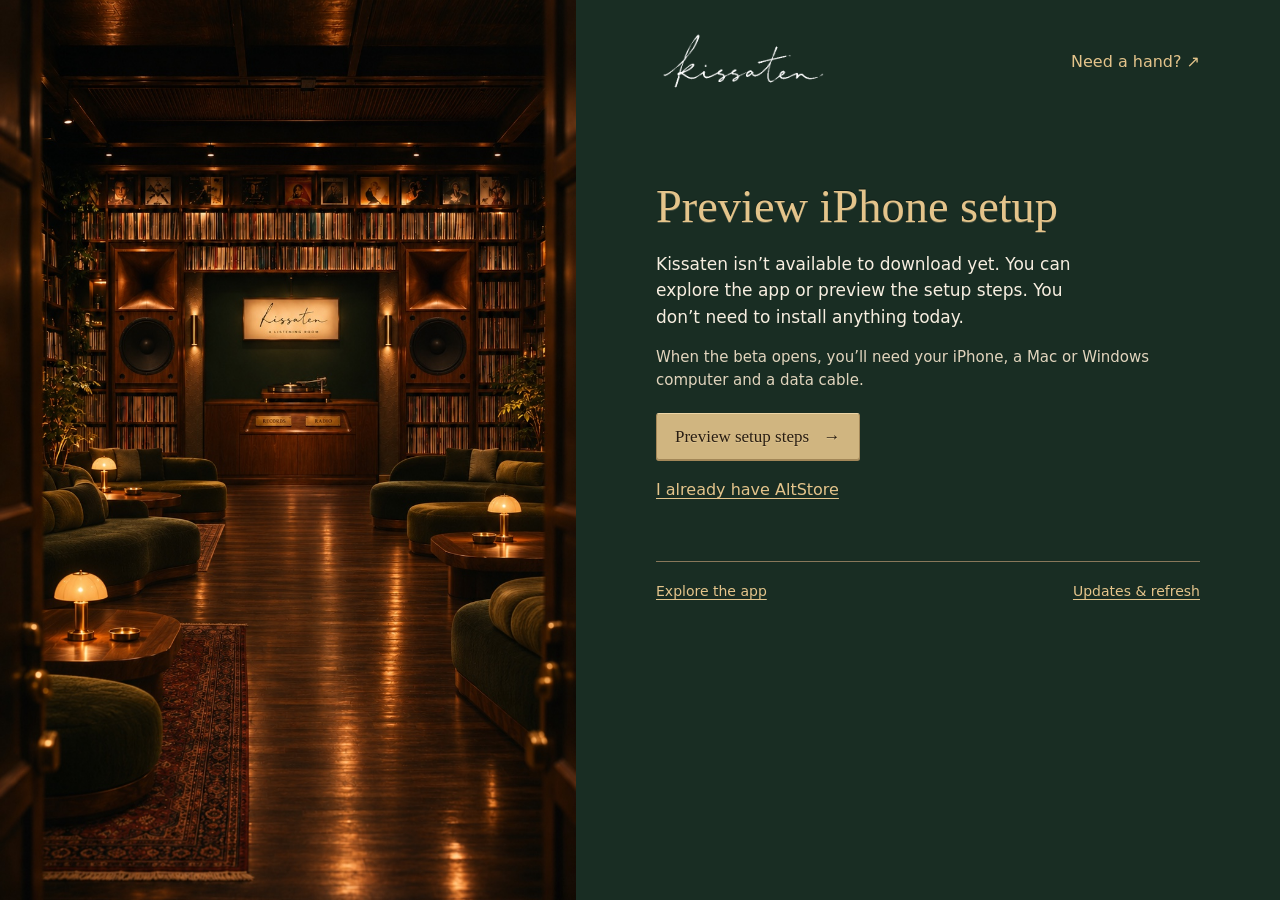
==== commit 2aab1659: "Open the listening room before iPhone setup" ====
--- a/index.html
+++ b/index.html
@@ -5,7 +5,7 @@
   <meta name="viewport" content="width=device-width, initial-scale=1">
   <meta name="color-scheme" content="light"><meta name="theme-color" content="#192d23"><meta name="referrer" content="no-referrer"><meta http-equiv="Content-Security-Policy" content="default-src 'self'; connect-src 'none'; img-src 'self' data:; script-src 'self'; style-src 'self'; base-uri 'none'; form-action 'none'; object-src 'none'">
   <title>Kissaten — Setup guide</title>
-  <link rel="stylesheet" href="install.css?v=20261115-sign-in">
+  <link rel="stylesheet" href="install.css?v=20261116-room-first">
 </head>
 <body>
   <main class="installation">
@@ -20,9 +20,9 @@
       <nav class="journey" aria-label="Installation stages" hidden><ol id="stages"></ol></nav>
       <div id="content" class="content"></div><noscript>This interactive guide needs JavaScript. You can also use the <a href="https://faq.altstore.io/altstore-classic/how-to-install-altstore-macos">official AltStore Mac instructions</a> or <a href="https://faq.altstore.io/altstore-classic/how-to-install-altstore-windows">Windows instructions</a>.</noscript>
       <section id="help-panel" class="help-panel" hidden aria-labelledby="help-title"><div class="help-heading"><h2 id="help-title" tabindex="-1">A little help</h2><button id="close-help" class="quiet" aria-label="Close help">Close</button></div><div id="help-copy"></div><a id="help-link" target="_blank" rel="noopener noreferrer">Open the official guide ↗</a><button id="copy-help" class="quiet">Copy a short help message</button><p id="message" role="status" aria-live="polite"></p><p class="small">Your place stays here. Keep passwords, verification codes and recordings out of support messages.</p></section>
-      <footer class="guide-footer"><button id="back" class="quiet">← Back</button><span id="position"></span><button id="restart" class="quiet">Start again</button></footer><div class="guide-utilities"><a class="quiet" href="homepage.html#walkthrough">Explore the app</a><button id="refresh-guide" class="quiet">Updates &amp; refresh</button><span id="release-note"></span></div>
+      <footer class="guide-footer"><button id="back" class="quiet">← Back</button><span id="position"></span><button id="restart" class="quiet">Start again</button></footer><div class="guide-utilities"><a id="explore-guide" class="quiet" href="homepage.html#walkthrough">Explore the app</a><button id="refresh-guide" class="quiet">Updates &amp; refresh</button><span id="release-note"></span></div>
     </section>
   </main>
-  <script src="install-config.js"></script><script src="install.js?v=20261115-sign-in"></script>
+  <script src="install-config.js"></script><script src="install.js?v=20261116-room-first"></script>
 </body>
 </html>
